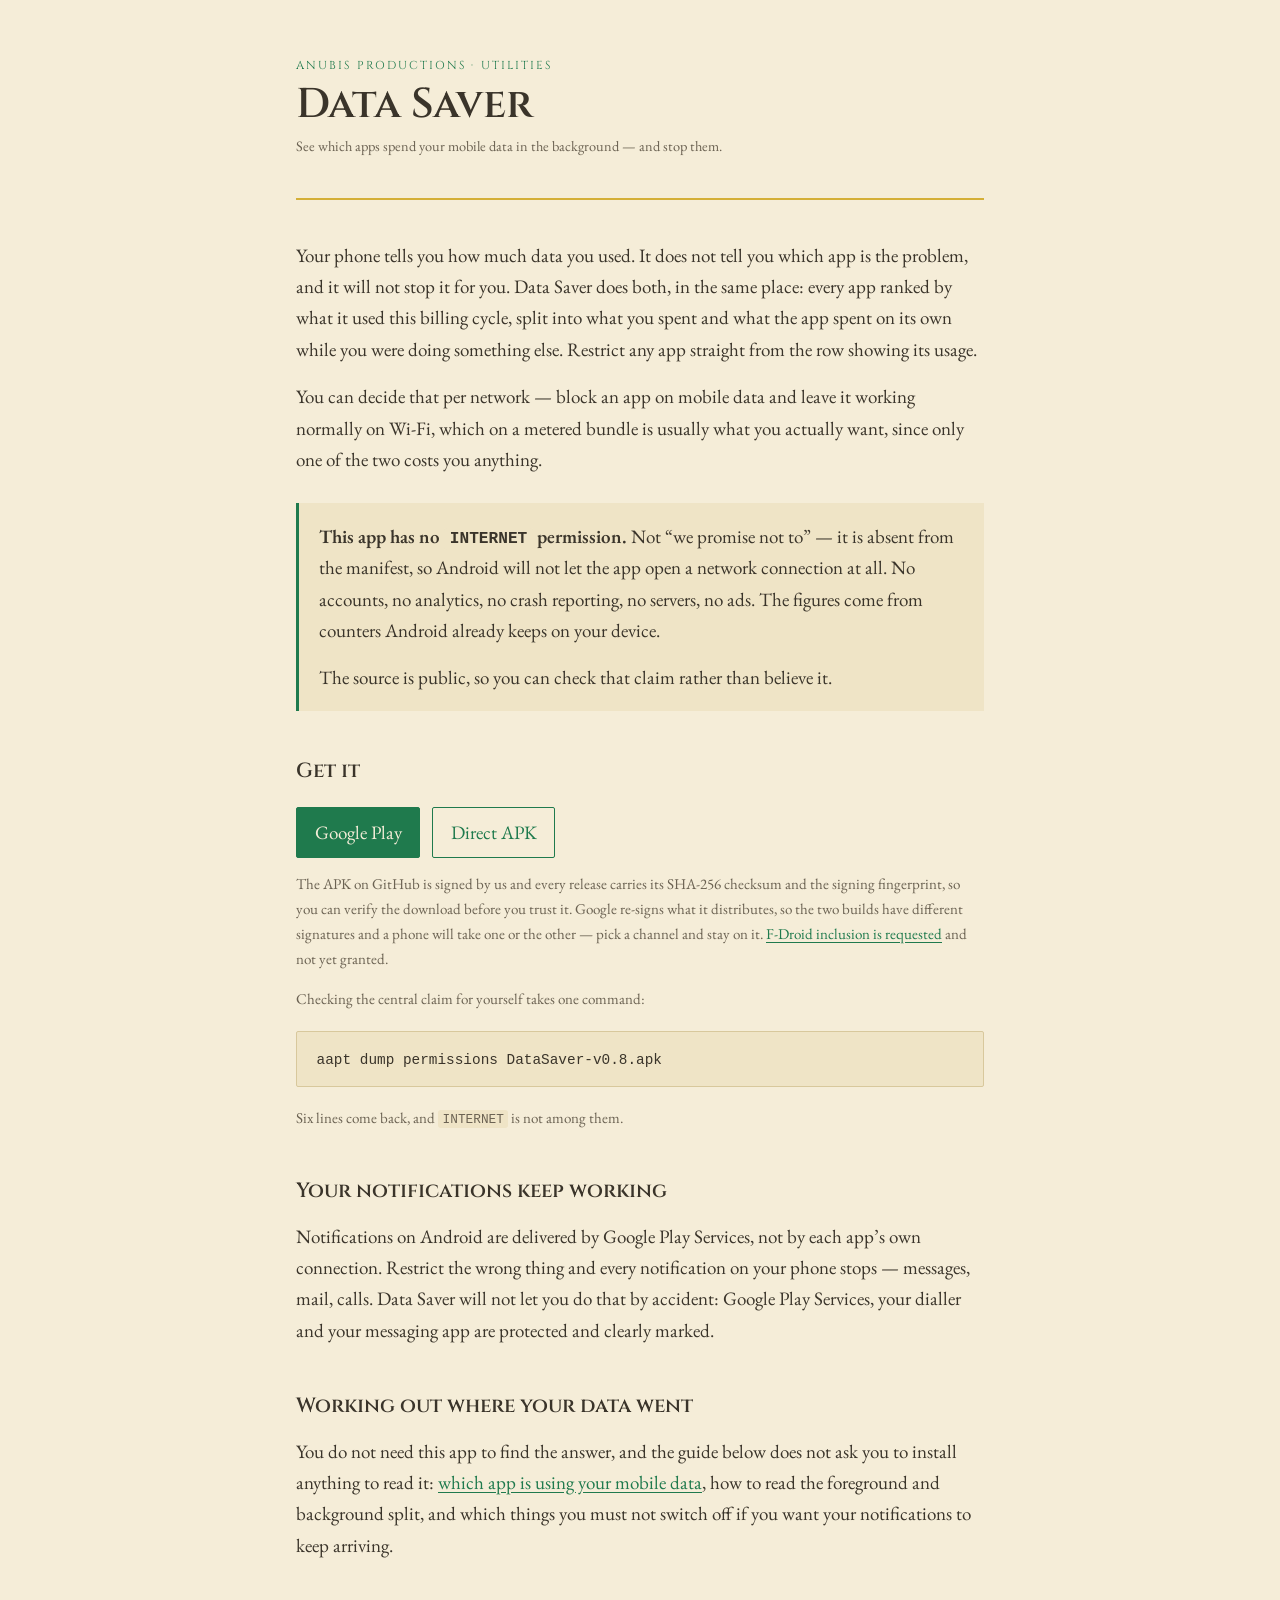
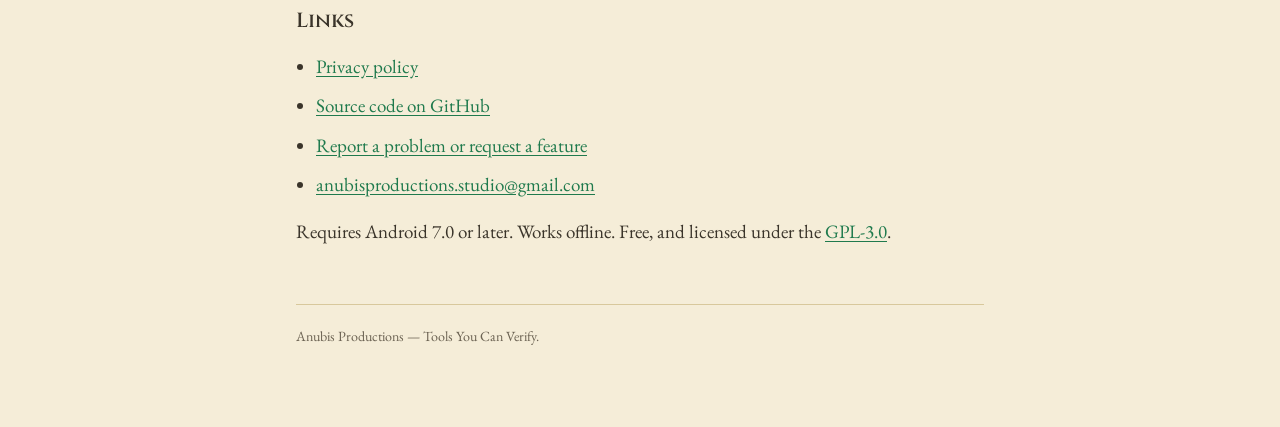
==== docs/index.html @ e1e0d1b5 "Start the one marketing channel with no gatekeeper: search Everything done so far optimises a listin" ====
<!doctype html>
<html lang="en">
<head>
<meta charset="utf-8">
<meta name="viewport" content="width=device-width, initial-scale=1">
<title>Data Saver for Android</title>
<meta name="description" content="See which apps spend your mobile data in the background, and stop them. No ads, no accounts, and no INTERNET permission.">
<link rel="canonical" href="https://anubisproductions.github.io/data-saver-usage-blocker/">
<link rel="preconnect" href="https://fonts.googleapis.com">
<link rel="preconnect" href="https://fonts.gstatic.com" crossorigin>
<link rel="stylesheet" href="https://fonts.googleapis.com/css2?family=Cinzel:wght@500;600&family=EB+Garamond:ital,wght@0,400;0,600;1,400&display=swap">
<link rel="stylesheet" href="assets/style.css">
</head>
<body>
<div class="wrap">

<header class="masthead">
  <div class="eyebrow">Anubis Productions &middot; Utilities</div>
  <h1>Data Saver</h1>
  <p class="dateline">See which apps spend your mobile data in the background &mdash; and
  stop them.</p>
</header>

<p>Your phone tells you how much data you used. It does not tell you which app is the
problem, and it will not stop it for you. Data Saver does both, in the same place: every app
ranked by what it used this billing cycle, split into what you spent and what the app spent
on its own while you were doing something else. Restrict any app straight from the row
showing its usage.</p>

<p>You can decide that per network &mdash; block an app on mobile data and leave it working
normally on Wi-Fi, which on a metered bundle is usually what you actually want, since only
one of the two costs you anything.</p>

<div class="claim">
  <p><strong>This app has no <code>INTERNET</code> permission.</strong> Not &ldquo;we promise
  not to&rdquo; &mdash; it is absent from the manifest, so Android will not let the app open
  a network connection at all. No accounts, no analytics, no crash reporting, no servers, no
  ads. The figures come from counters Android already keeps on your device.</p>
  <p>The source is public, so you can check that claim rather than believe it.</p>
</div>

<h2>Get it</h2>

<p class="get">
  <a class="primary" href="https://play.google.com/store/apps/details?id=com.anubisproductions.datagate">Google&nbsp;Play</a>
  <a href="https://github.com/anubisproductions/data-saver-usage-blocker/releases">Direct APK</a>
</p>

<p class="fineprint">The APK on GitHub is signed by us and every release carries its SHA-256
checksum and the signing fingerprint, so you can verify the download before you trust it.
Google re-signs what it distributes, so the two builds have different signatures and a phone
will take one or the other &mdash; pick a channel and stay on it. <a
href="https://gitlab.com/fdroid/rfp/-/issues/4520">F-Droid inclusion is requested</a> and not
yet granted.</p>

<p class="fineprint">Checking the central claim for yourself takes one command:</p>

<pre><code>aapt dump permissions DataSaver-v0.8.apk</code></pre>

<p class="fineprint">Six lines come back, and <code>INTERNET</code> is not among them.</p>

<h2>Your notifications keep working</h2>

<p>Notifications on Android are delivered by Google Play Services, not by each app&rsquo;s
own connection. Restrict the wrong thing and every notification on your phone stops &mdash;
messages, mail, calls. Data Saver will not let you do that by accident: Google Play Services,
your dialler and your messaging app are protected and clearly marked.</p>

<h2>Working out where your data went</h2>

<p>You do not need this app to find the answer, and the guide below does not ask you to
install anything to read it: <a href="which-app-is-using-my-data/">which app is using your
mobile data</a>, how to read the foreground and background split, and which things you must
not switch off if you want your notifications to keep arriving.</p>

<h2>Links</h2>

<ul>
  <li><a href="privacy/">Privacy policy</a></li>
  <li><a href="https://github.com/anubisproductions/data-saver-usage-blocker">Source code on GitHub</a></li>
  <li><a href="https://github.com/anubisproductions/data-saver-usage-blocker/issues">Report a problem or
      request a feature</a></li>
  <li><a href="mailto:anubisproductions.studio@gmail.com">anubisproductions.studio@gmail.com</a></li>
</ul>

<p>Requires Android 7.0 or later. Works offline. Free, and licensed under the
<a href="https://github.com/anubisproductions/data-saver-usage-blocker/blob/main/LICENSE">GPL-3.0</a>.</p>

<footer>
  Anubis Productions &mdash; Tools You Can Verify.
</footer>

</div>
</body>
</html>
---- docs/assets/style.css ----
/* Anubis Productions - Utilities line.
   Sandstone ground, tomb-stone text, malachite accent. No pure black or white. */

:root {
  --ground:      #F5EDD8;   /* Linen */
  --panel:       #EFE4C6;
  --ink:         #3A342A;   /* Tomb Stone */
  --ink-soft:    #6B6252;
  --accent:      #1F7A4D;   /* Malachite */
  --rule:        #D4AF37;   /* Pharaoh Gold */
  --hair:        #D8C89C;
}

@media (prefers-color-scheme: dark) {
  :root:not([data-theme="light"]) {
    --ground:   #23201A;
    --panel:    #2C281F;
    --ink:      #EDE3CA;
    --ink-soft: #A99E85;
    --accent:   #46B07C;
    --rule:     #D4AF37;
    --hair:     #443E31;
  }
}

:root[data-theme="dark"] {
  --ground:   #23201A;
  --panel:    #2C281F;
  --ink:      #EDE3CA;
  --ink-soft: #A99E85;
  --accent:   #46B07C;
  --rule:     #D4AF37;
  --hair:     #443E31;
}

* { box-sizing: border-box; }

body {
  margin: 0;
  background: var(--ground);
  color: var(--ink);
  font-family: "EB Garamond", Georgia, "Times New Roman", serif;
  font-size: 19px;
  line-height: 1.65;
  -webkit-text-size-adjust: 100%;
}

.wrap {
  max-width: 46rem;           /* ~65 characters of running text */
  margin: 0 auto;
  padding: 3.5rem 1.5rem 5rem;
}

header.masthead {
  display: flex;
  flex-direction: column;
  gap: 0.35rem;
  padding-bottom: 1.5rem;
  margin-bottom: 2.5rem;
  border-bottom: 2px solid var(--rule);
}

.eyebrow {
  font-family: "Cinzel", Georgia, serif;
  font-size: 0.72rem;
  letter-spacing: 0.18em;
  text-transform: uppercase;
  color: var(--accent);
}

h1 {
  font-family: "Cinzel", Georgia, serif;
  font-weight: 600;
  font-size: clamp(1.9rem, 5vw, 2.6rem);
  line-height: 1.15;
  margin: 0;
  text-wrap: balance;
}

h2 {
  font-family: "Cinzel", Georgia, serif;
  font-weight: 600;
  font-size: 1.28rem;
  margin: 2.75rem 0 0.75rem;
  text-wrap: balance;
}

h3 {
  font-family: "Cinzel", Georgia, serif;
  font-weight: 600;
  font-size: 1.02rem;
  margin: 1.75rem 0 0.5rem;
}

p { margin: 0 0 1rem; }

.dateline {
  font-size: 0.9rem;
  color: var(--ink-soft);
}

a { color: var(--accent); text-underline-offset: 0.18em; }
a:focus-visible { outline: 2px solid var(--rule); outline-offset: 3px; border-radius: 2px; }

ul { margin: 0 0 1rem; padding-left: 1.25rem; }
li { margin-bottom: 0.5rem; }

strong { font-weight: 600; }

code {
  font-family: ui-monospace, "SF Mono", Menlo, Consolas, monospace;
  font-size: 0.85em;
  background: var(--panel);
  padding: 0.12em 0.36em;
  border-radius: 3px;
}

.claim {
  background: var(--panel);
  border-left: 3px solid var(--accent);
  padding: 1.1rem 1.25rem;
  margin: 1.75rem 0;
}
.claim p:last-child { margin-bottom: 0; }

table {
  width: 100%;
  border-collapse: collapse;
  margin: 1.25rem 0 1.5rem;
  font-size: 0.92rem;
}
.scroll { overflow-x: auto; }
th, td {
  text-align: left;
  vertical-align: top;
  padding: 0.6rem 0.7rem;
  border-bottom: 1px solid var(--hair);
}
th {
  font-family: "Cinzel", Georgia, serif;
  font-size: 0.75rem;
  letter-spacing: 0.08em;
  text-transform: uppercase;
  color: var(--ink-soft);
  white-space: nowrap;
}

footer {
  margin-top: 3.5rem;
  padding-top: 1.25rem;
  border-top: 1px solid var(--hair);
  font-size: 0.88rem;
  color: var(--ink-soft);
}

/* Download row. The primary action is the store; the direct APK sits beside it rather than
   below, because for this audience the verifiable download is not a lesser option. */
.get {
  display: flex;
  flex-wrap: wrap;
  gap: 0.75rem;
  margin: 1.1rem 0 0.9rem;
}
.get a {
  display: inline-block;
  padding: 0.55rem 1.1rem;
  border: 1px solid var(--accent);
  border-radius: 2px;
  text-decoration: none;
  color: var(--accent);
}
.get a.primary {
  background: var(--accent);
  color: var(--ground);
}
.get a:hover { border-color: var(--rule); }
.get a.primary:hover { background: var(--rule); color: var(--ink); }

.fineprint { color: var(--ink-soft); font-size: 0.94rem; }

pre {
  background: var(--panel);
  border: 1px solid var(--hair);
  border-radius: 2px;
  padding: 0.7rem 0.9rem;
  overflow-x: auto;
}
pre code { font-size: 0.9rem; }
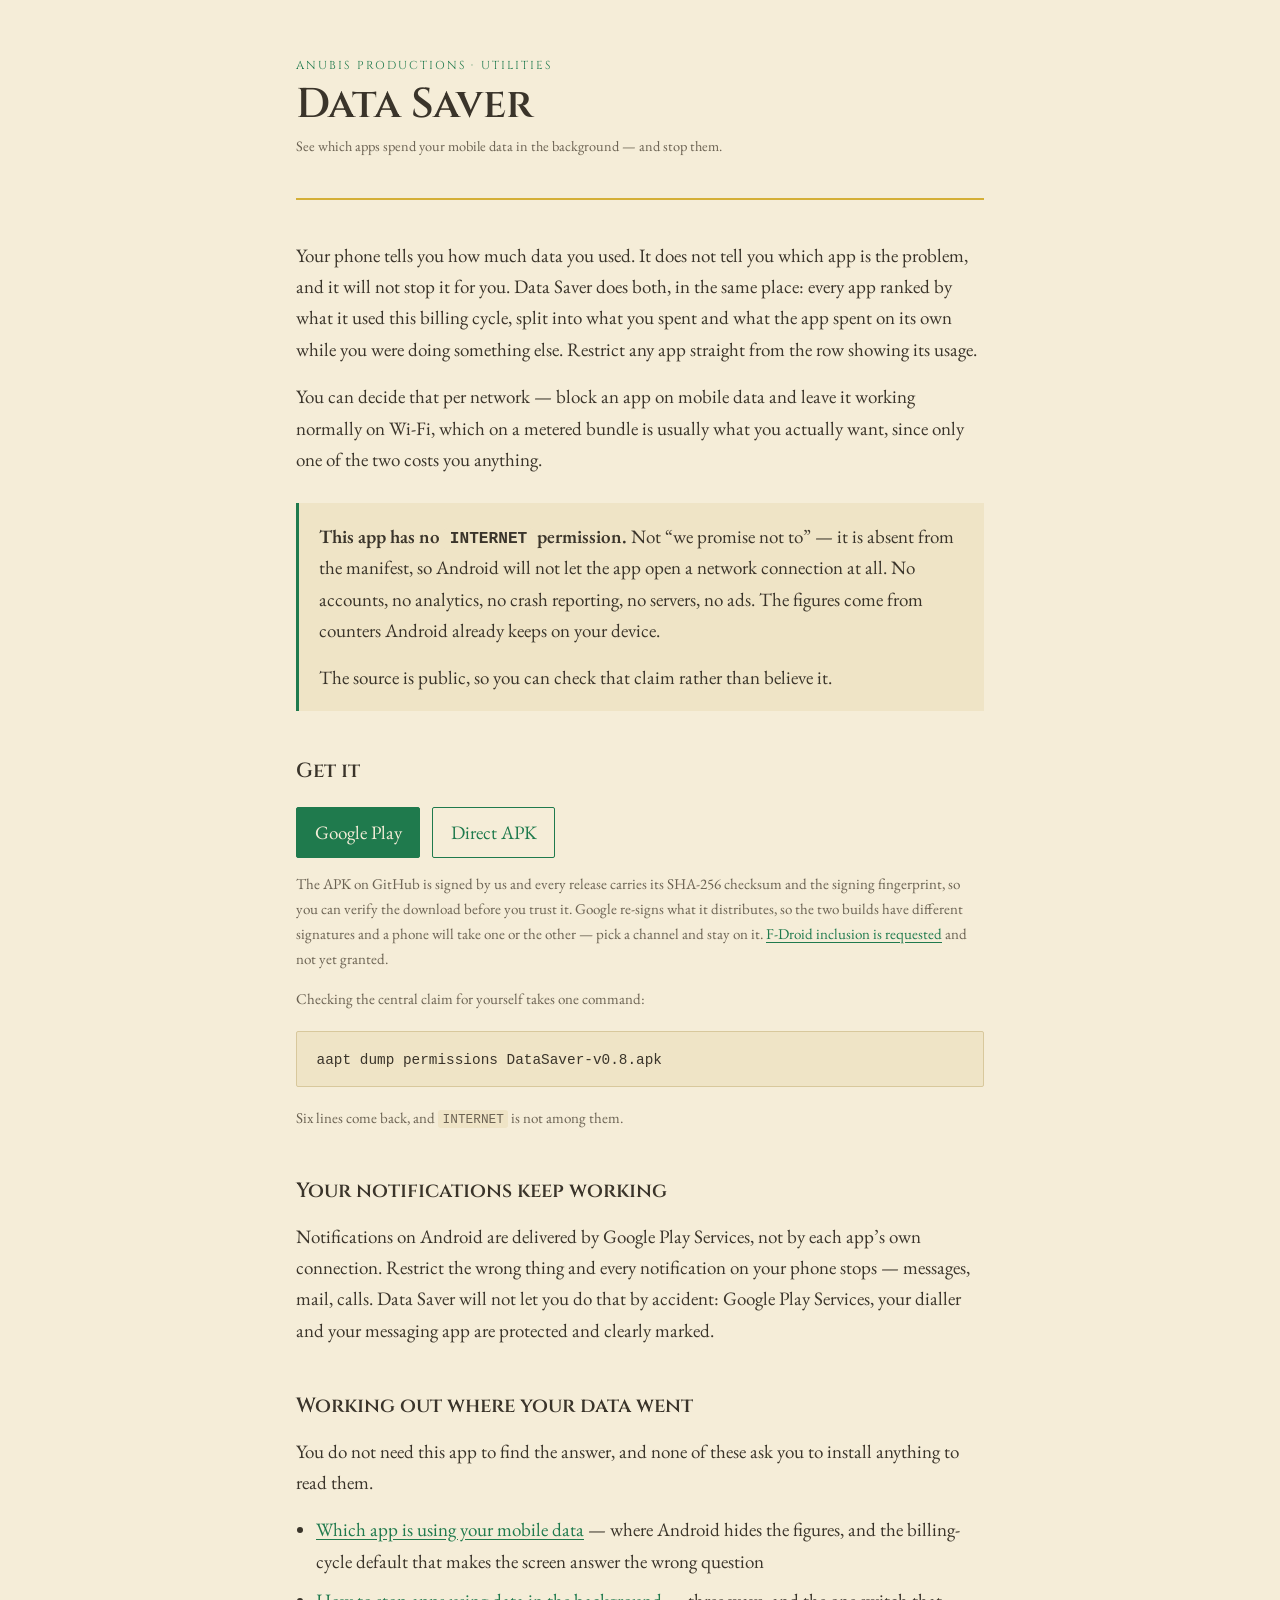
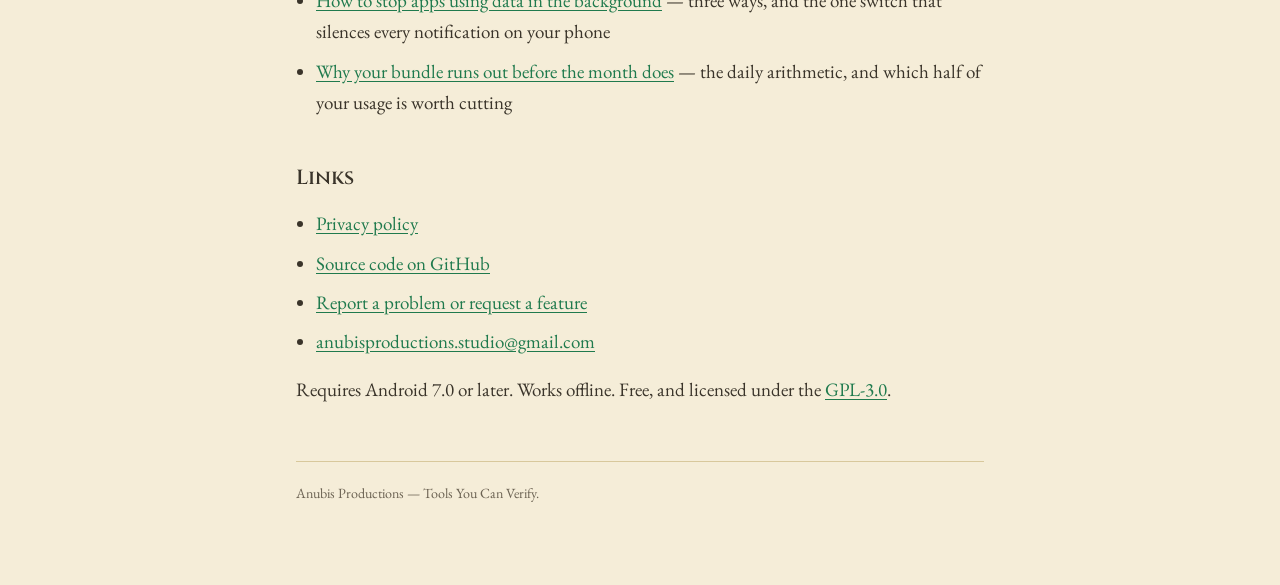
==== commit 668e6766: "Two more search pages: the fix query and the prepaid bundle one Three pages now cover the sequence s" ====
--- a/docs/index.html
+++ b/docs/index.html
@@ -68,10 +68,19 @@
 
 <h2>Working out where your data went</h2>
 
-<p>You do not need this app to find the answer, and the guide below does not ask you to
-install anything to read it: <a href="which-app-is-using-my-data/">which app is using your
-mobile data</a>, how to read the foreground and background split, and which things you must
-not switch off if you want your notifications to keep arriving.</p>
+<p>You do not need this app to find the answer, and none of these ask you to install
+anything to read them.</p>
+
+<ul>
+  <li><a href="which-app-is-using-my-data/">Which app is using your mobile data</a> &mdash;
+  where Android hides the figures, and the billing-cycle default that makes the screen
+  answer the wrong question</li>
+  <li><a href="stop-apps-using-background-data/">How to stop apps using data in the
+  background</a> &mdash; three ways, and the one switch that silences every notification on
+  your phone</li>
+  <li><a href="data-runs-out-too-fast/">Why your bundle runs out before the month
+  does</a> &mdash; the daily arithmetic, and which half of your usage is worth cutting</li>
+</ul>
 
 <h2>Links</h2>
 
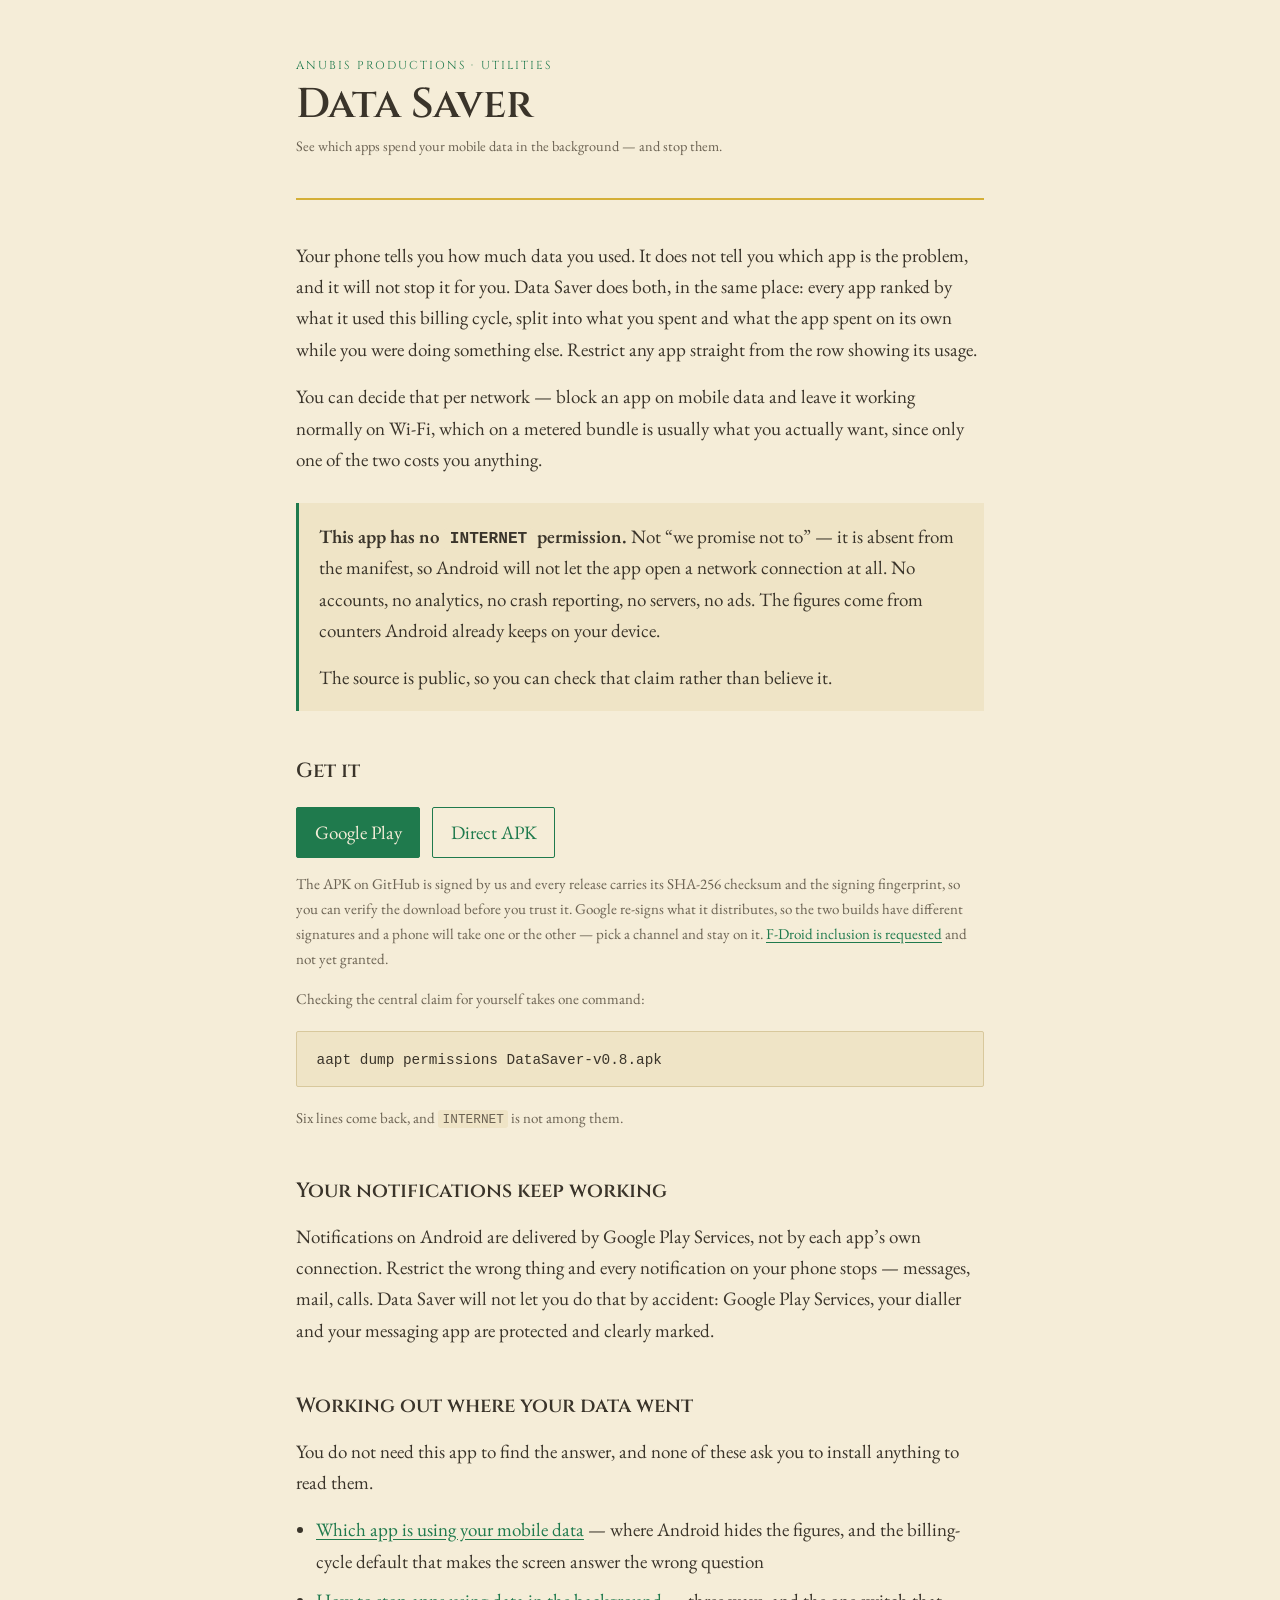
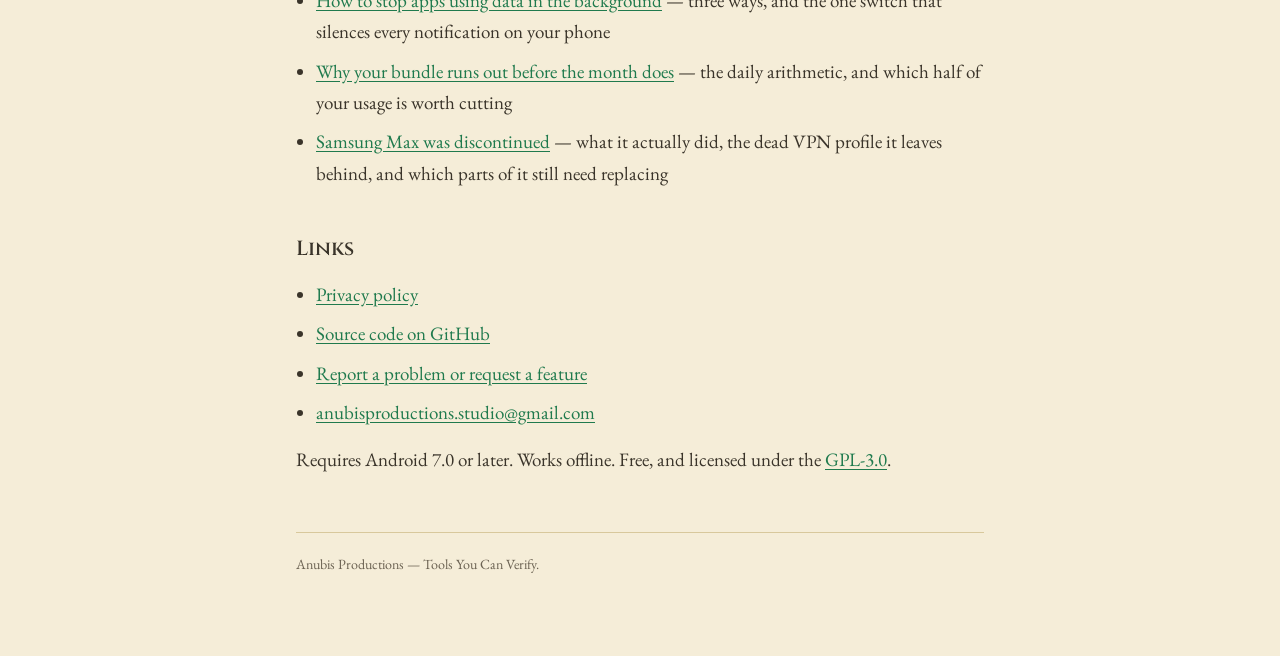
==== commit e501fbec: "A fourth search page, for the users who just lost the tool they had Samsung Max was shut down on 15 " ====
--- a/docs/index.html
+++ b/docs/index.html
@@ -80,6 +80,9 @@
   your phone</li>
   <li><a href="data-runs-out-too-fast/">Why your bundle runs out before the month
   does</a> &mdash; the daily arithmetic, and which half of your usage is worth cutting</li>
+  <li><a href="samsung-max-discontinued/">Samsung Max was discontinued</a> &mdash;
+  what it actually did, the dead VPN profile it leaves behind, and which parts of it
+  still need replacing</li>
 </ul>
 
 <h2>Links</h2>
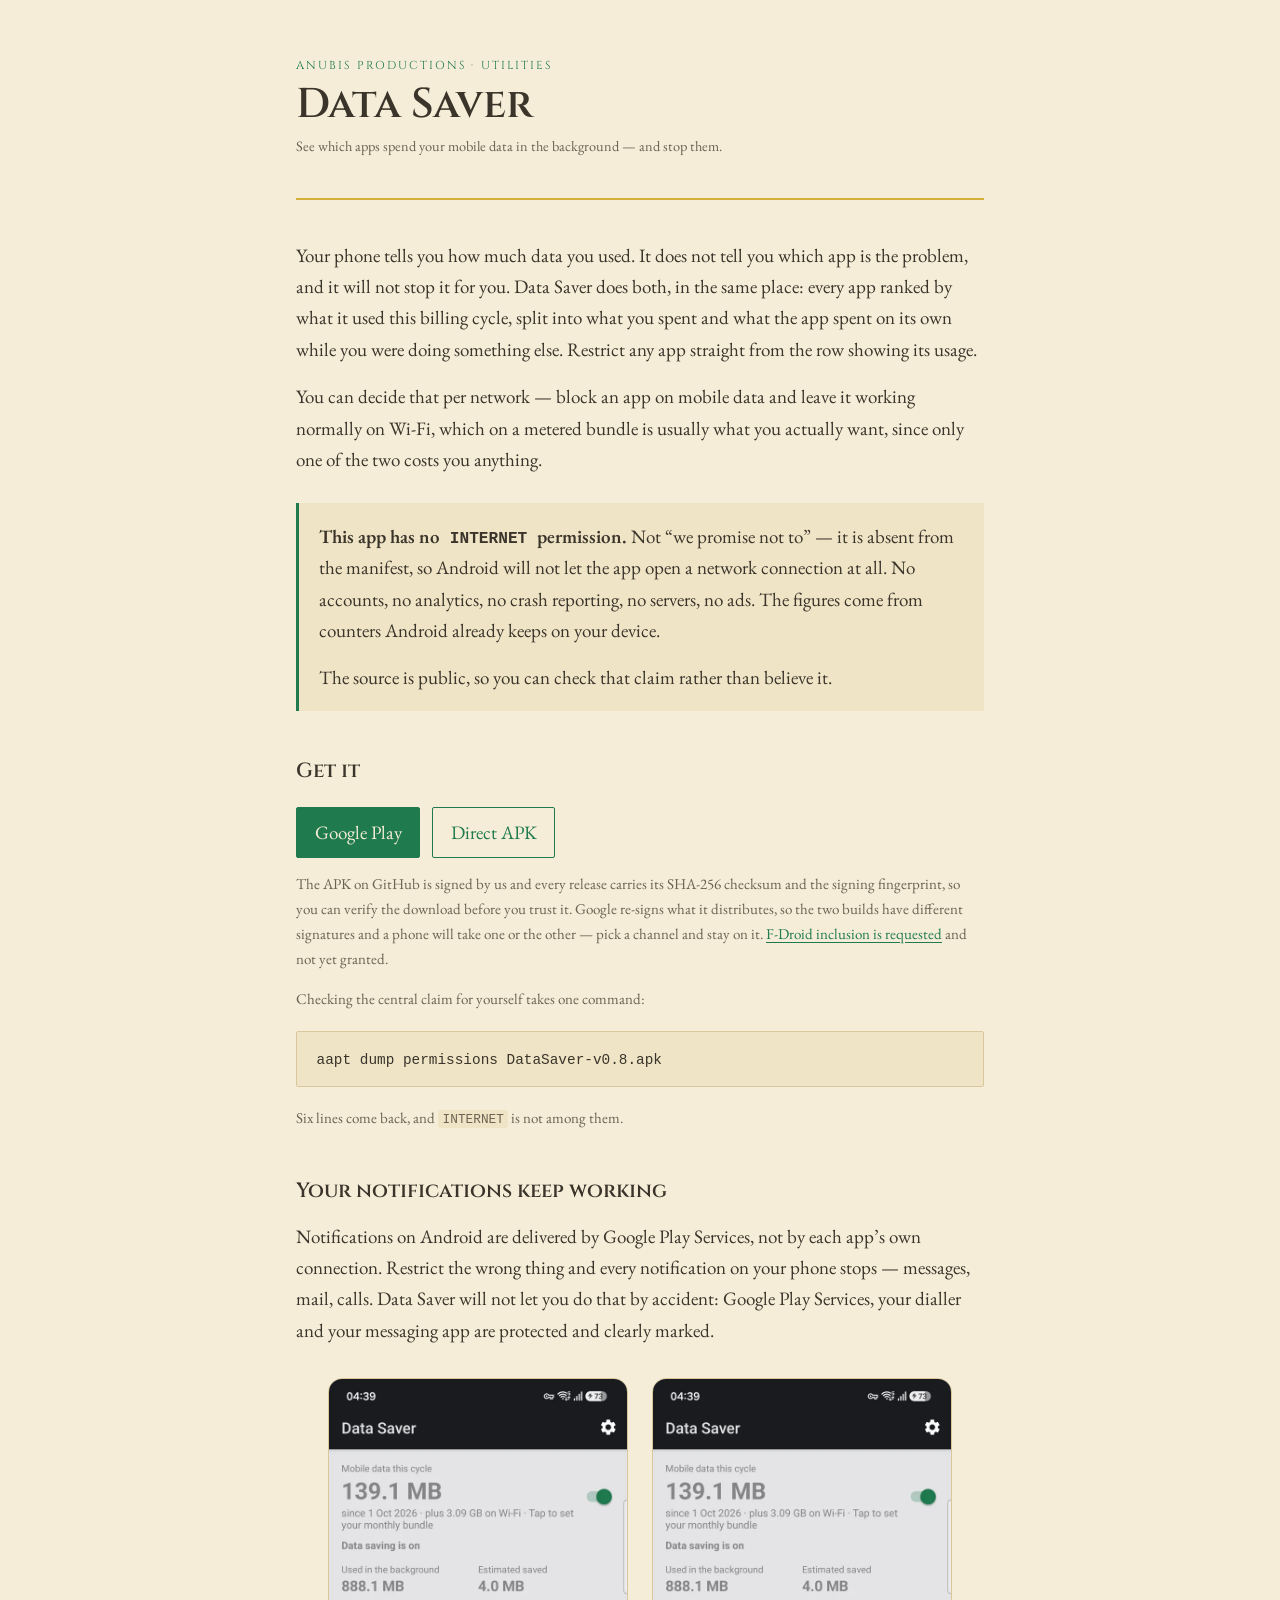
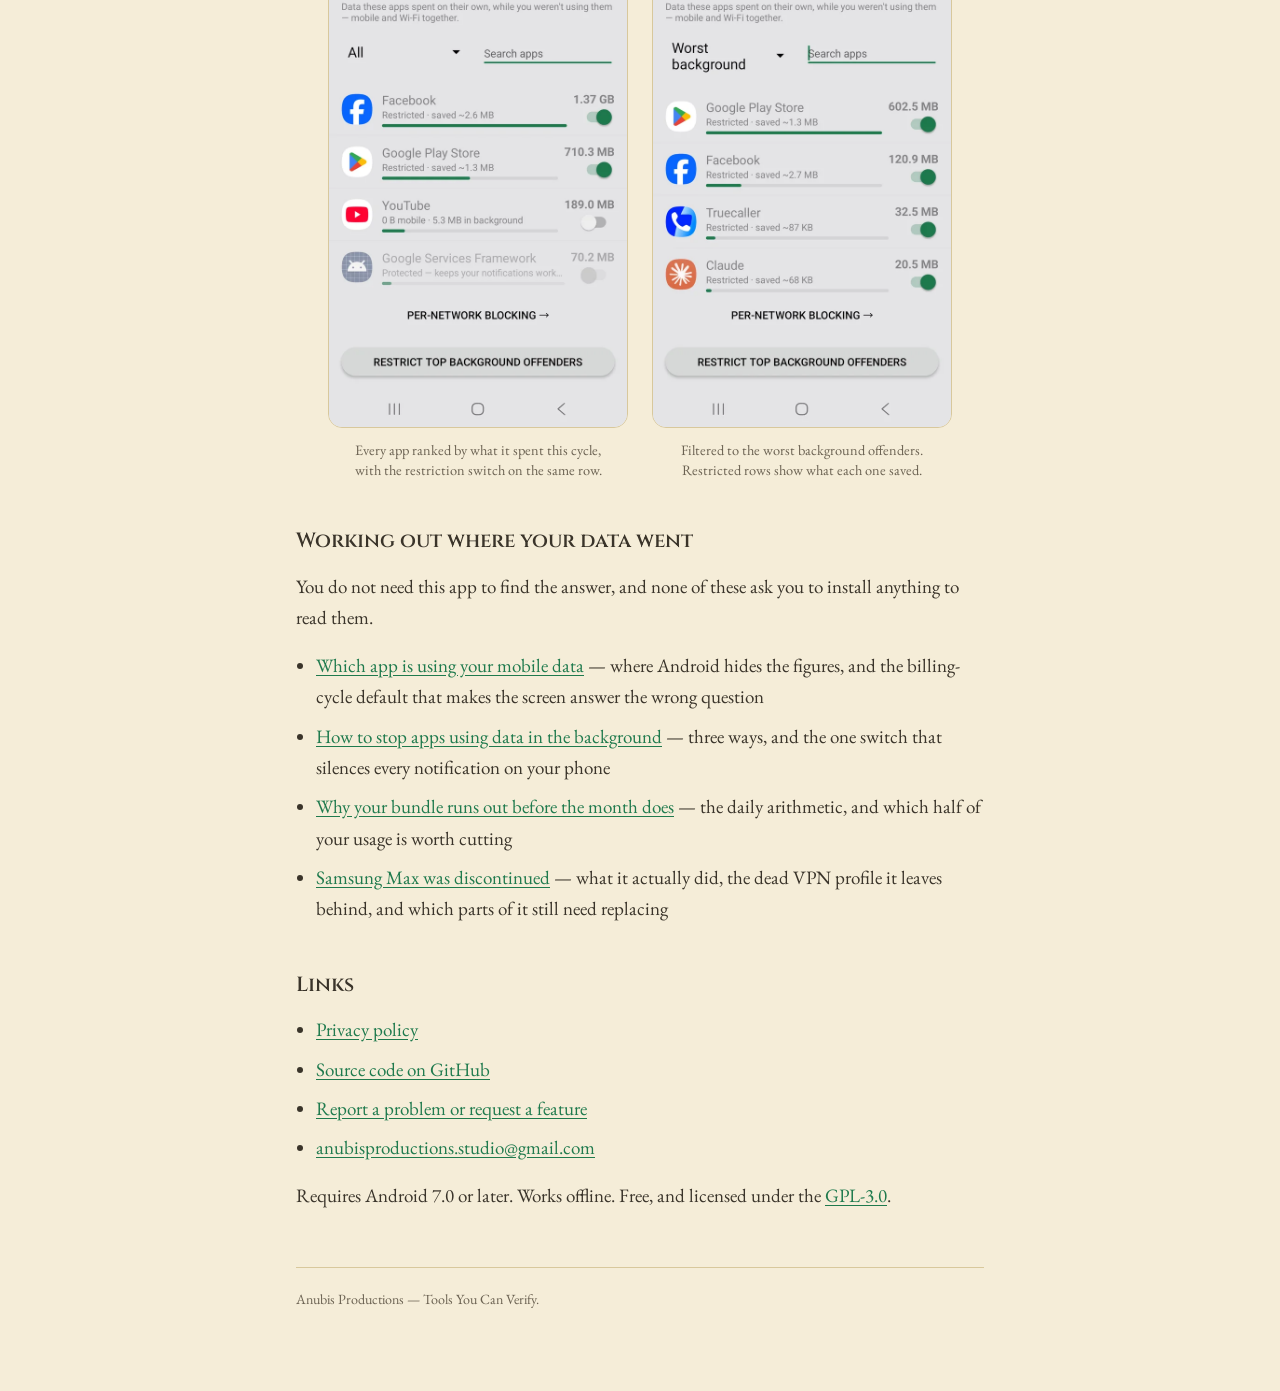
==== commit 62aebb5f: "Put the app on its own website Four pages arguing that you cannot see where your data goes, and not " ====
--- a/docs/index.html
+++ b/docs/index.html
@@ -66,6 +66,20 @@
 messages, mail, calls. Data Saver will not let you do that by accident: Google Play Services,
 your dialler and your messaging app are protected and clearly marked.</p>
 
+<div class="shot-pair">
+<figure class="shot">
+  <img src="assets/shots/dashboard.webp" width="640" height="1386" loading="lazy" decoding="async"
+       alt="Data Saver app listing installed apps ranked by mobile data used, each row showing foreground and background usage with a restriction switch">
+  <figcaption>Every app ranked by what it spent this cycle, with the restriction switch on the same row.</figcaption>
+</figure>
+<figure class="shot">
+  <img src="assets/shots/worst-background.webp" width="640" height="1386" loading="lazy" decoding="async"
+       alt="The same list filtered to worst background offenders, several apps marked Restricted with the data each one saved">
+  <figcaption>Filtered to the worst background offenders. Restricted rows show what each one saved.</figcaption>
+</figure>
+
+</div>
+
 <h2>Working out where your data went</h2>
 
 <p>You do not need this app to find the answer, and none of these ask you to install
--- a/docs/assets/style.css
+++ b/docs/assets/style.css
@@ -186,3 +186,39 @@
   overflow-x: auto;
 }
 pre code { font-size: 0.9rem; }
+
+/* --- Device screenshots ------------------------------------------------- */
+/* Real captures, resized only. Width is capped so a phone screenshot never
+   dominates a reading column, and the aspect ratio is declared so the text
+   below does not jump while the image loads. */
+figure.shot {
+  margin: 2rem 0;
+  display: flex;
+  flex-direction: column;
+  align-items: center;
+  gap: .75rem;
+}
+figure.shot img {
+  width: 100%;
+  max-width: 300px;
+  height: auto;
+  aspect-ratio: 640 / 1386;
+  border: 1px solid var(--hair);
+  border-radius: 14px;
+  background: var(--panel);
+}
+figure.shot figcaption {
+  font-size: .9rem;
+  color: var(--ink-soft);
+  text-align: center;
+  max-width: 38ch;
+  line-height: 1.45;
+}
+.shot-pair {
+  display: flex;
+  flex-wrap: wrap;
+  gap: 1.5rem;
+  justify-content: center;
+  margin: 2rem 0;
+}
+.shot-pair figure.shot { margin: 0; flex: 1 1 240px; max-width: 300px; }
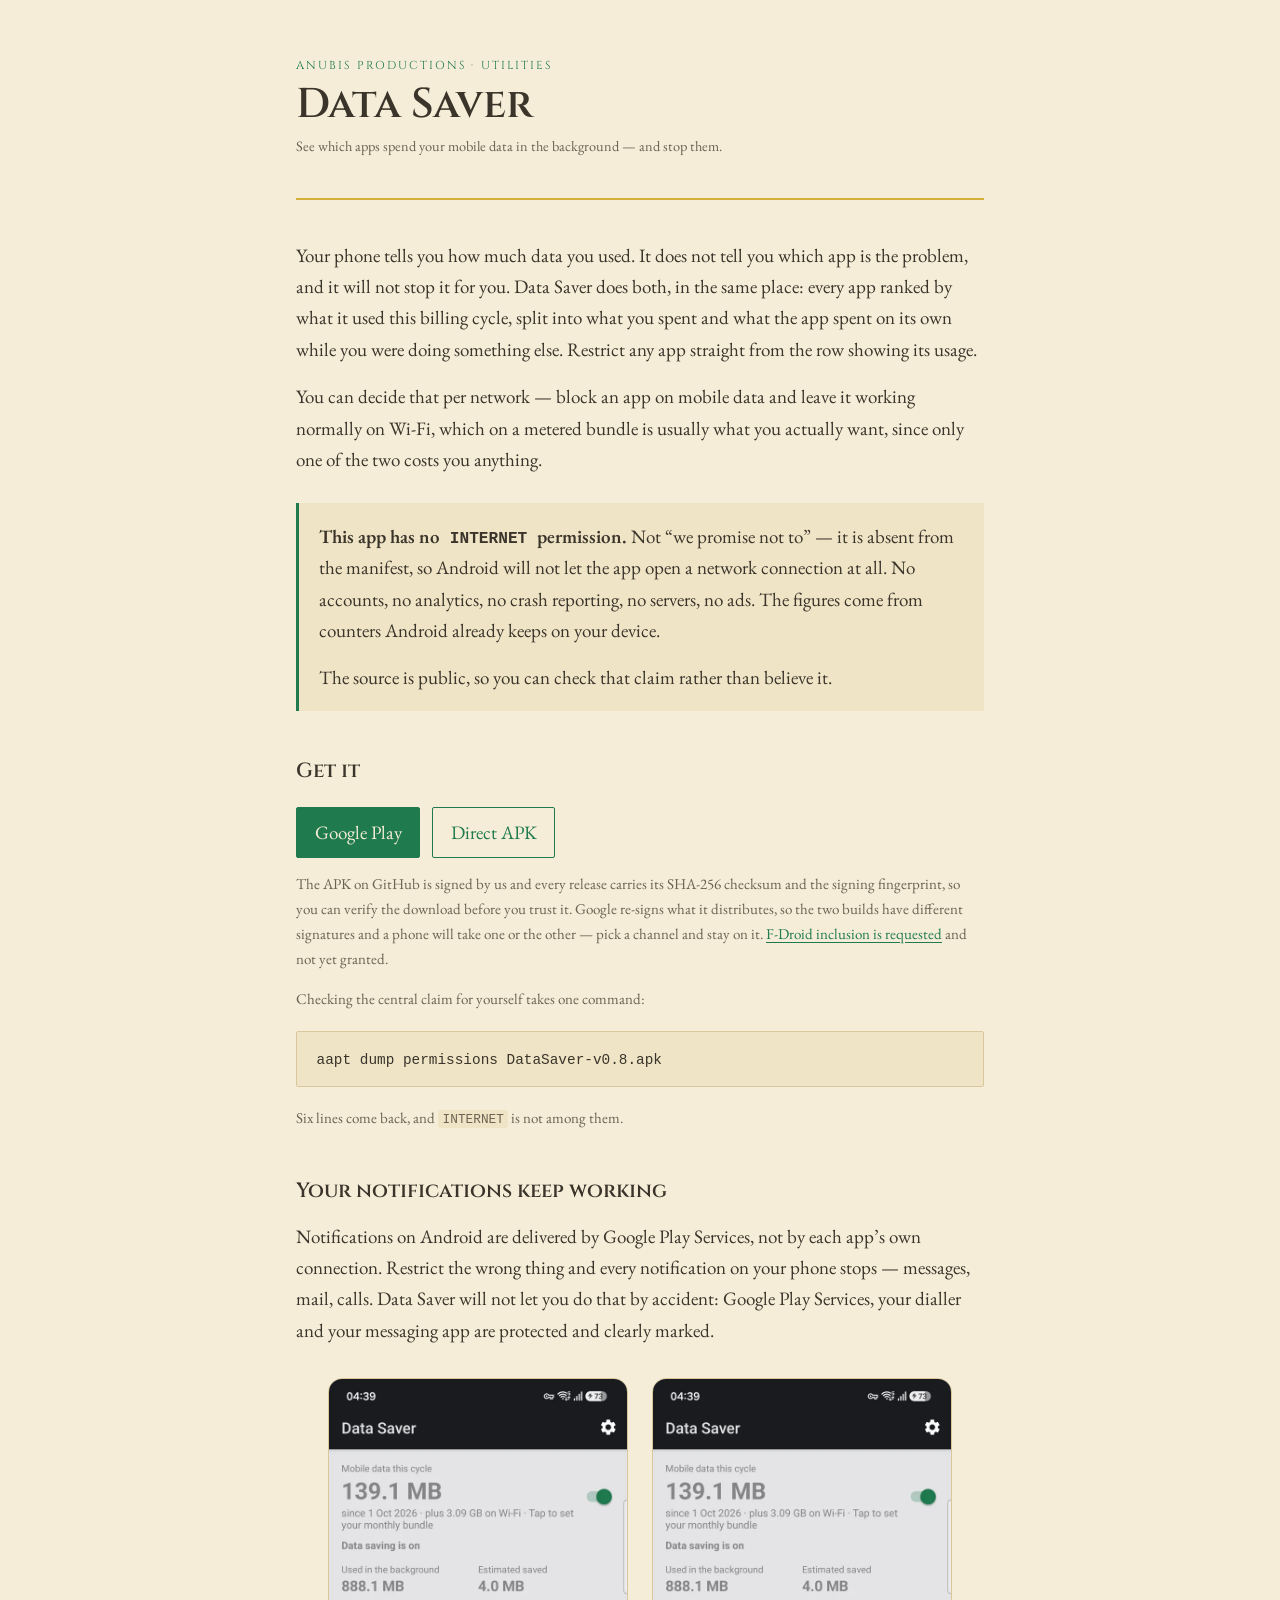
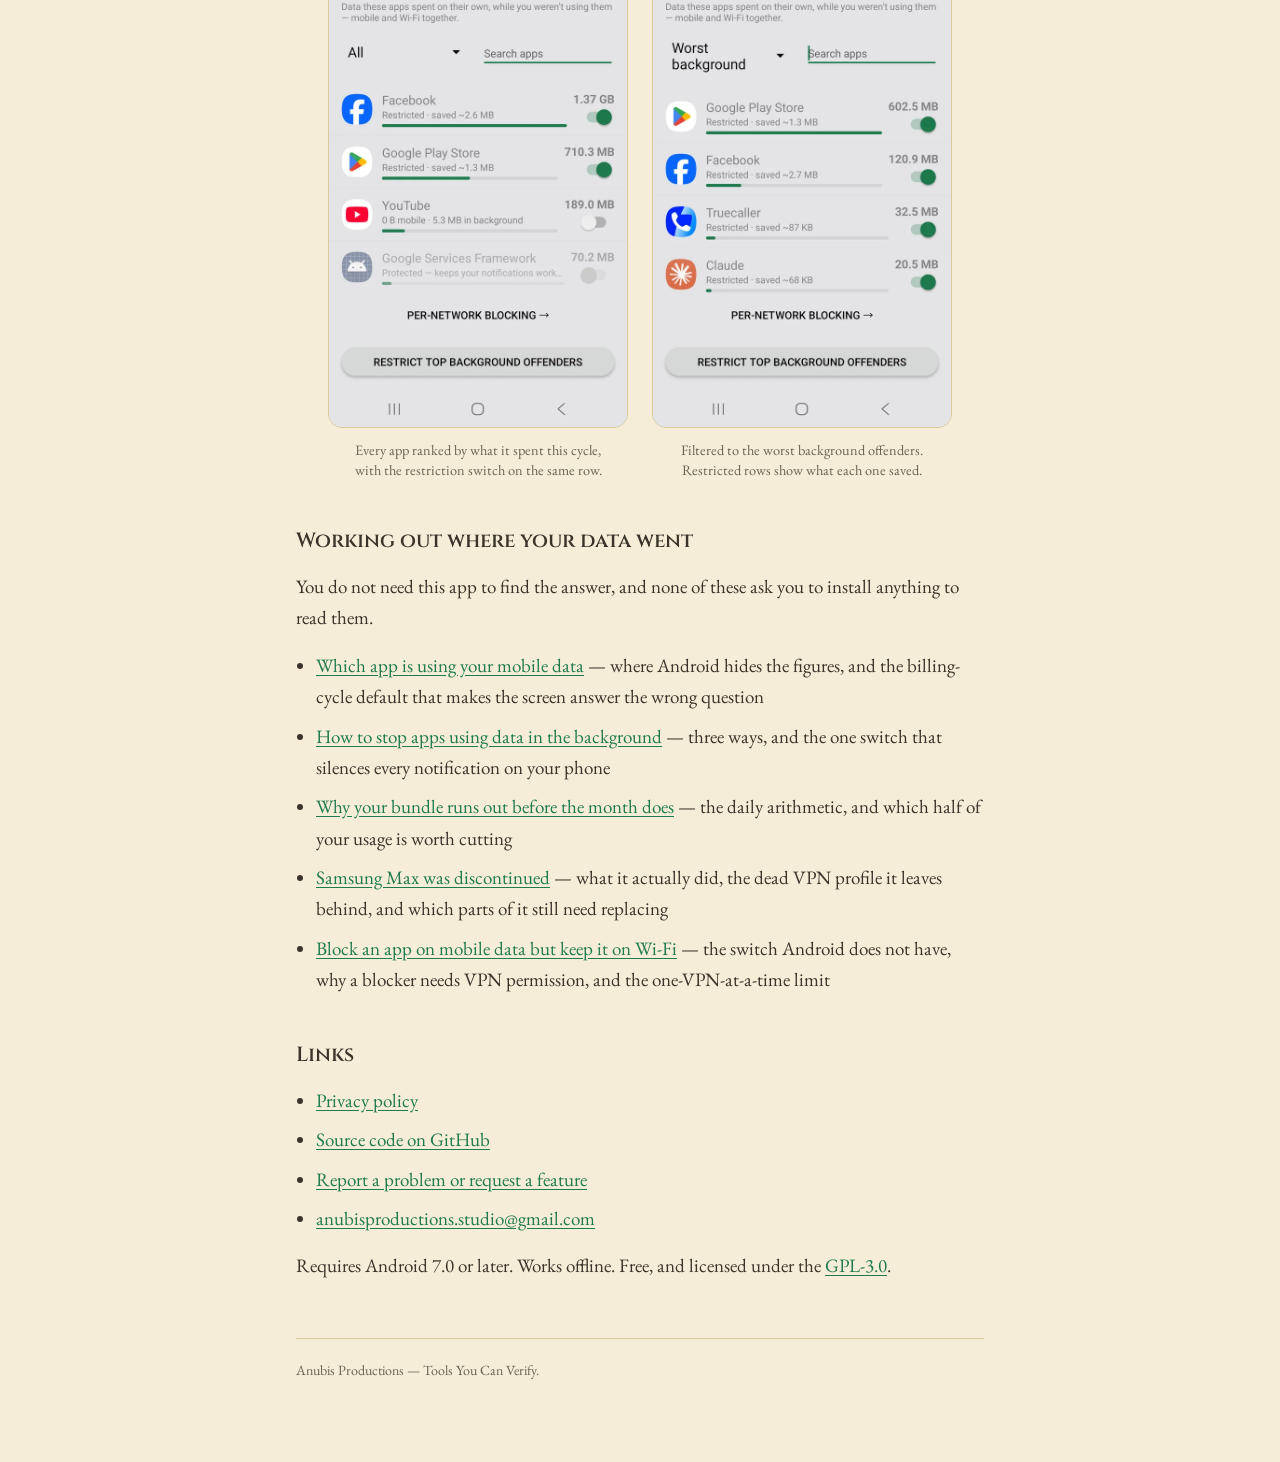
==== commit 8846b986: "A page for the one thing we do that Android cannot The site answers how to find the culprit, how to " ====
--- a/docs/index.html
+++ b/docs/index.html
@@ -97,6 +97,9 @@
   <li><a href="samsung-max-discontinued/">Samsung Max was discontinued</a> &mdash;
   what it actually did, the dead VPN profile it leaves behind, and which parts of it
   still need replacing</li>
+  <li><a href="block-app-mobile-data-not-wifi/">Block an app on mobile data but keep it on Wi-Fi</a>
+  &mdash; the switch Android does not have, why a blocker needs VPN permission, and
+  the one-VPN-at-a-time limit</li>
 </ul>
 
 <h2>Links</h2>
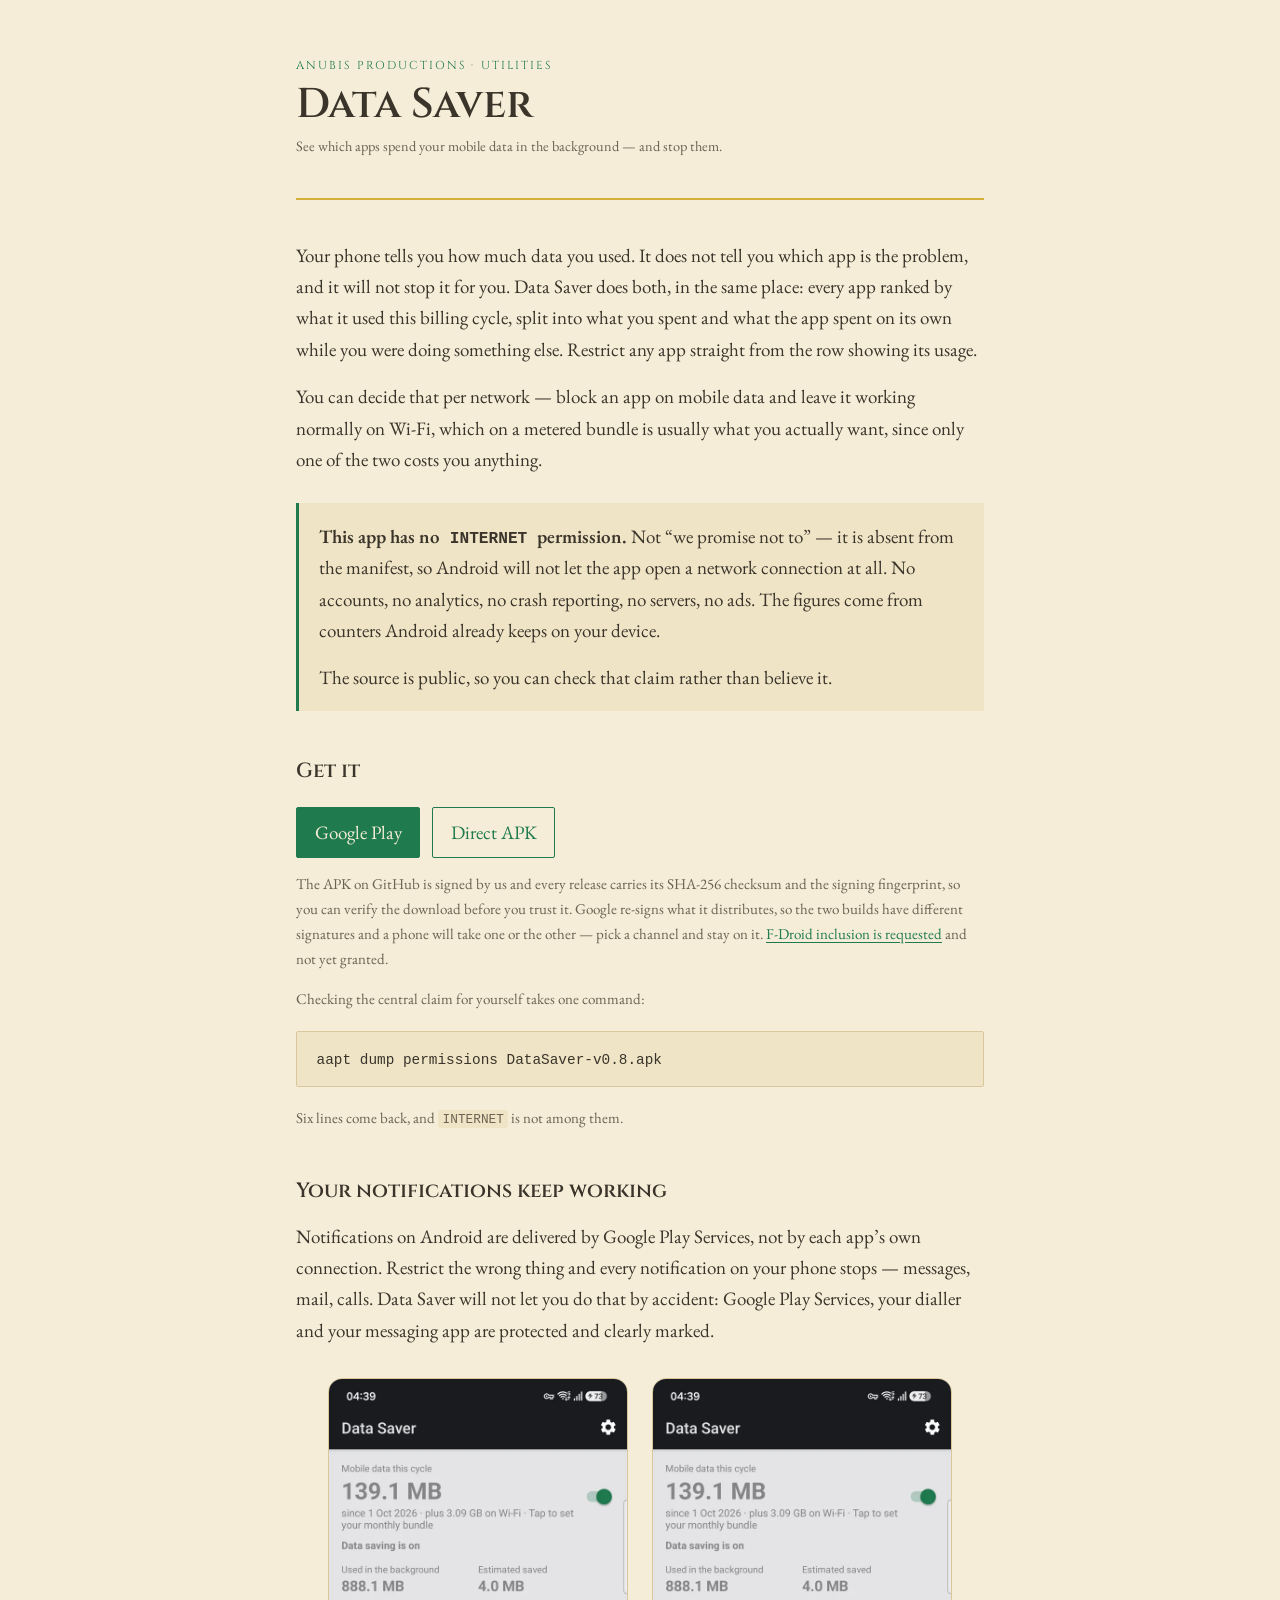
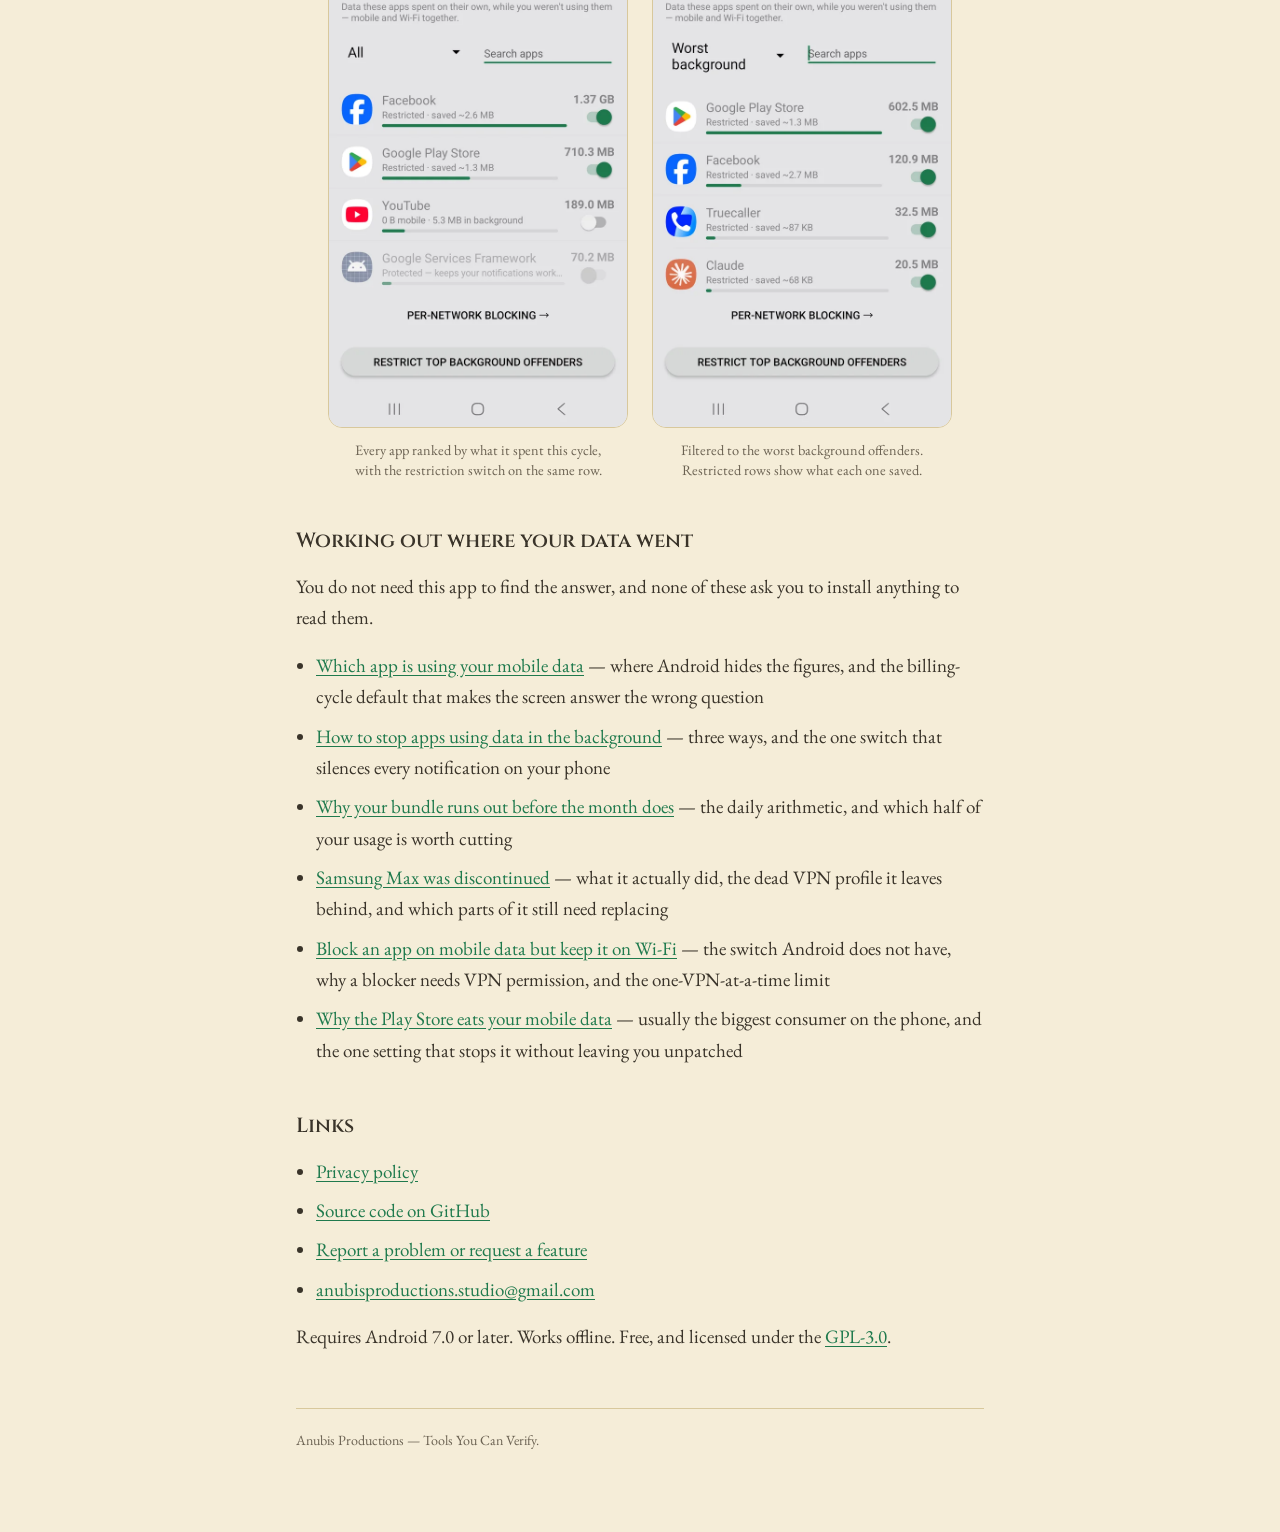
==== commit dd28f69f: "The Play Store page: the biggest offender nobody suspects On the phone this app was built on, Google" ====
--- a/docs/index.html
+++ b/docs/index.html
@@ -100,6 +100,9 @@
   <li><a href="block-app-mobile-data-not-wifi/">Block an app on mobile data but keep it on Wi-Fi</a>
   &mdash; the switch Android does not have, why a blocker needs VPN permission, and
   the one-VPN-at-a-time limit</li>
+  <li><a href="play-store-using-mobile-data/">Why the Play Store eats your mobile data</a>
+  &mdash; usually the biggest consumer on the phone, and the one setting that stops
+  it without leaving you unpatched</li>
 </ul>
 
 <h2>Links</h2>
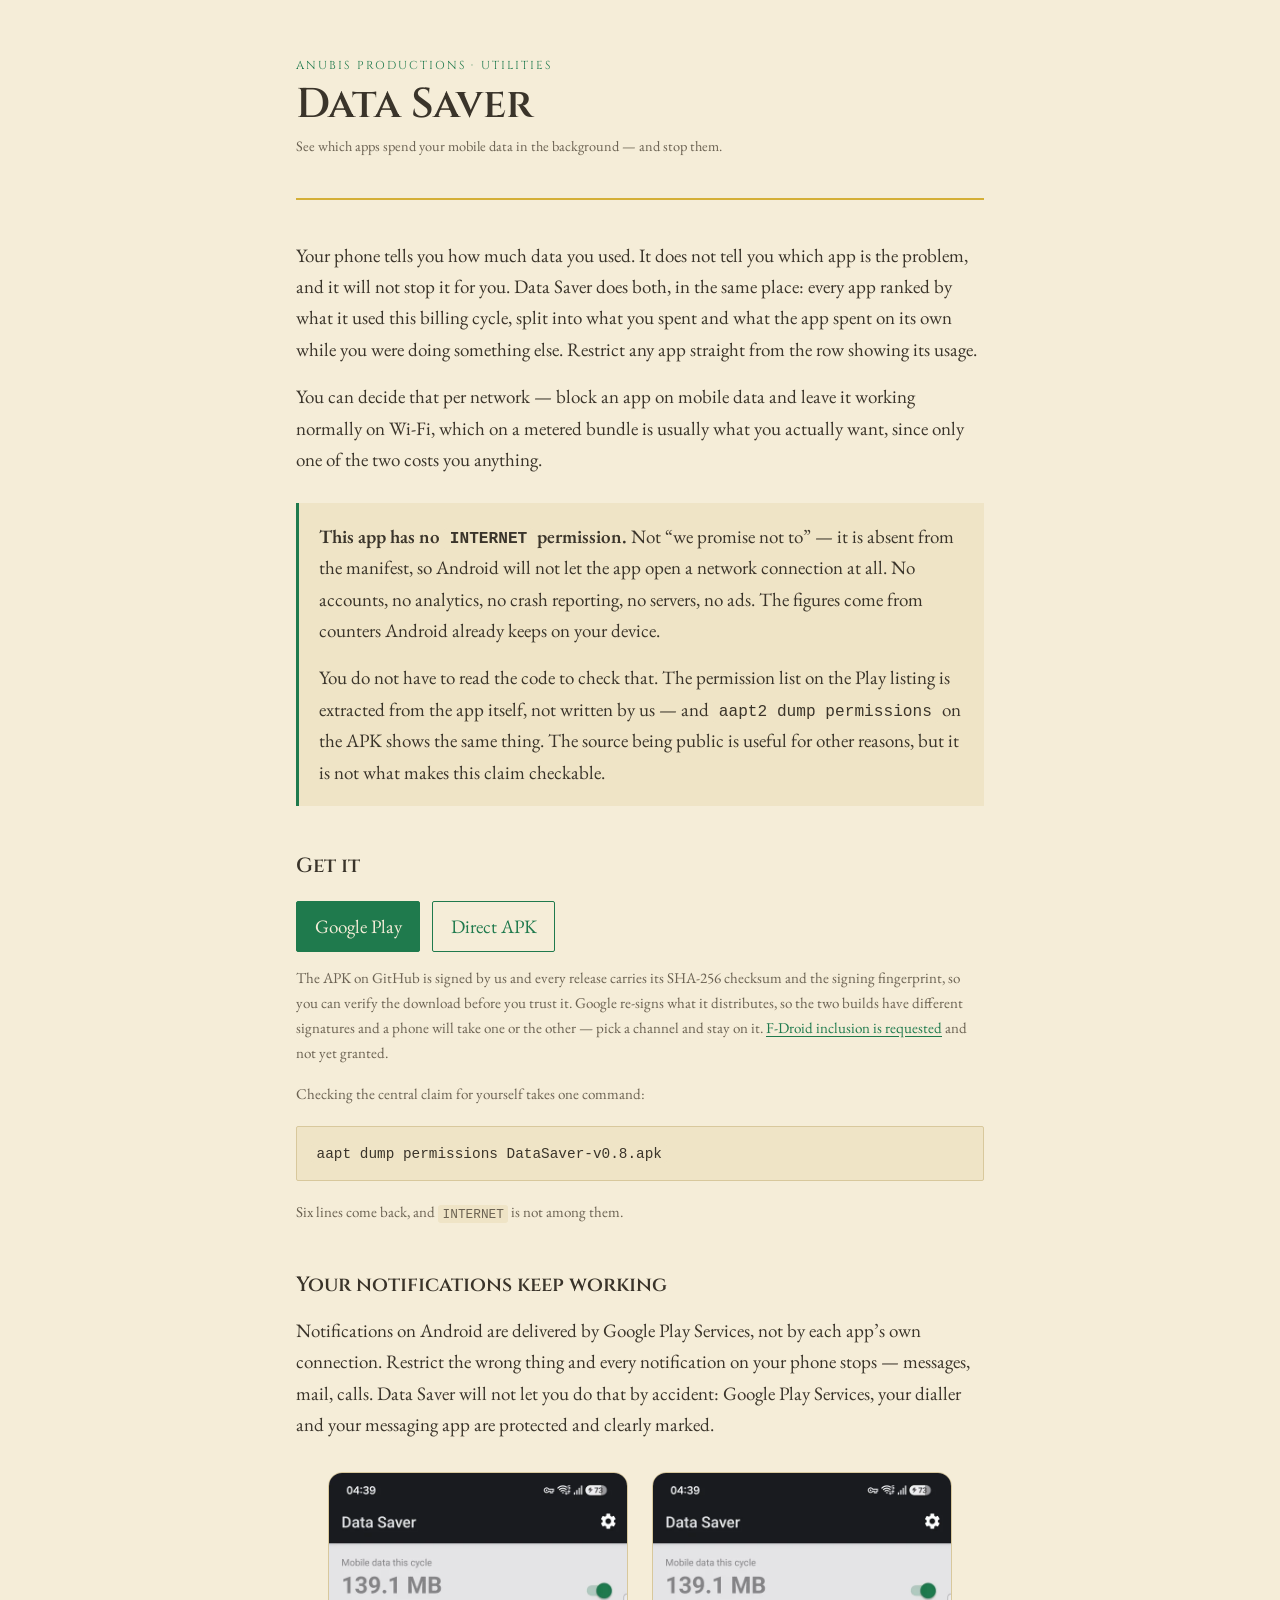
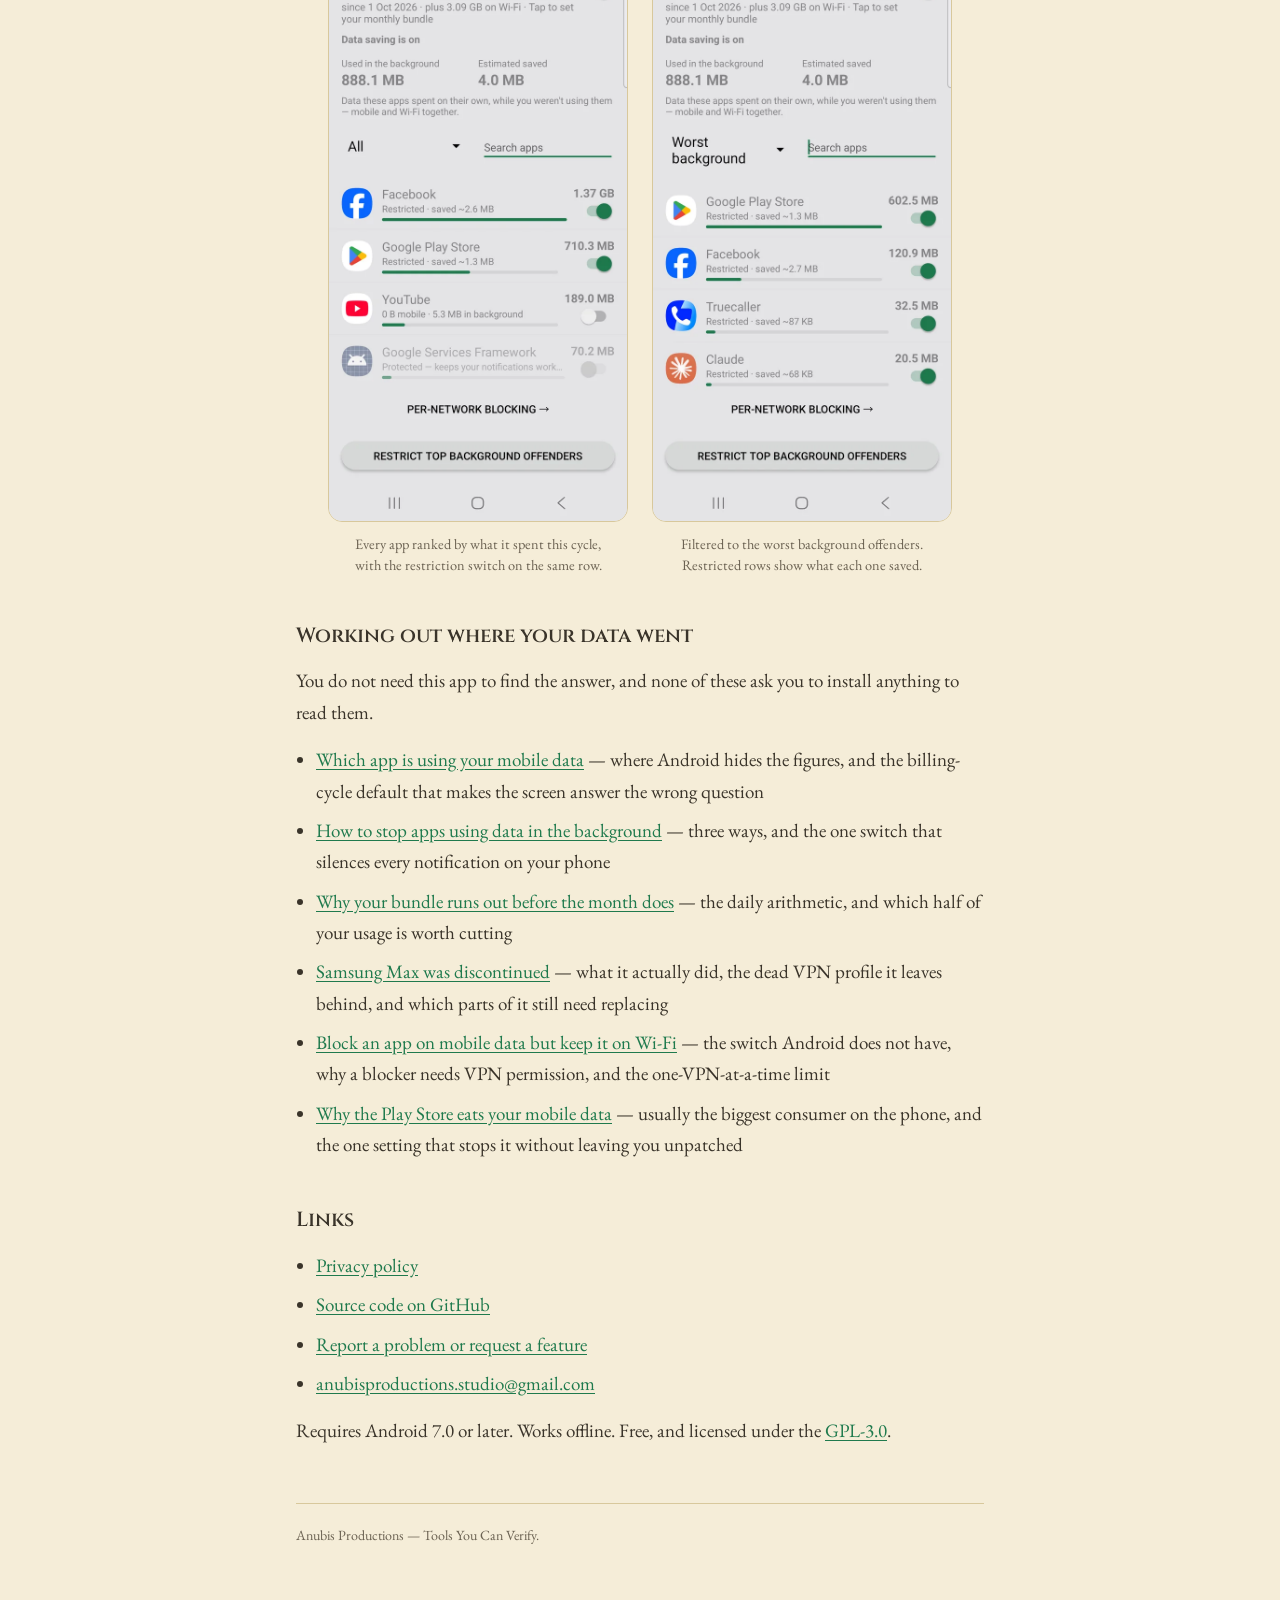
==== commit d009b65a: "docs: stop resting the no-INTERNET claim on the source being public "The source is public, so you ca" ====
--- a/docs/index.html
+++ b/docs/index.html
@@ -36,7 +36,10 @@
   not to&rdquo; &mdash; it is absent from the manifest, so Android will not let the app open
   a network connection at all. No accounts, no analytics, no crash reporting, no servers, no
   ads. The figures come from counters Android already keeps on your device.</p>
-  <p>The source is public, so you can check that claim rather than believe it.</p>
+  <p>You do not have to read the code to check that. The permission list on the Play
+  listing is extracted from the app itself, not written by us &mdash; and
+  <code>aapt2 dump permissions</code> on the APK shows the same thing. The source being
+  public is useful for other reasons, but it is not what makes this claim checkable.</p>
 </div>
 
 <h2>Get it</h2>
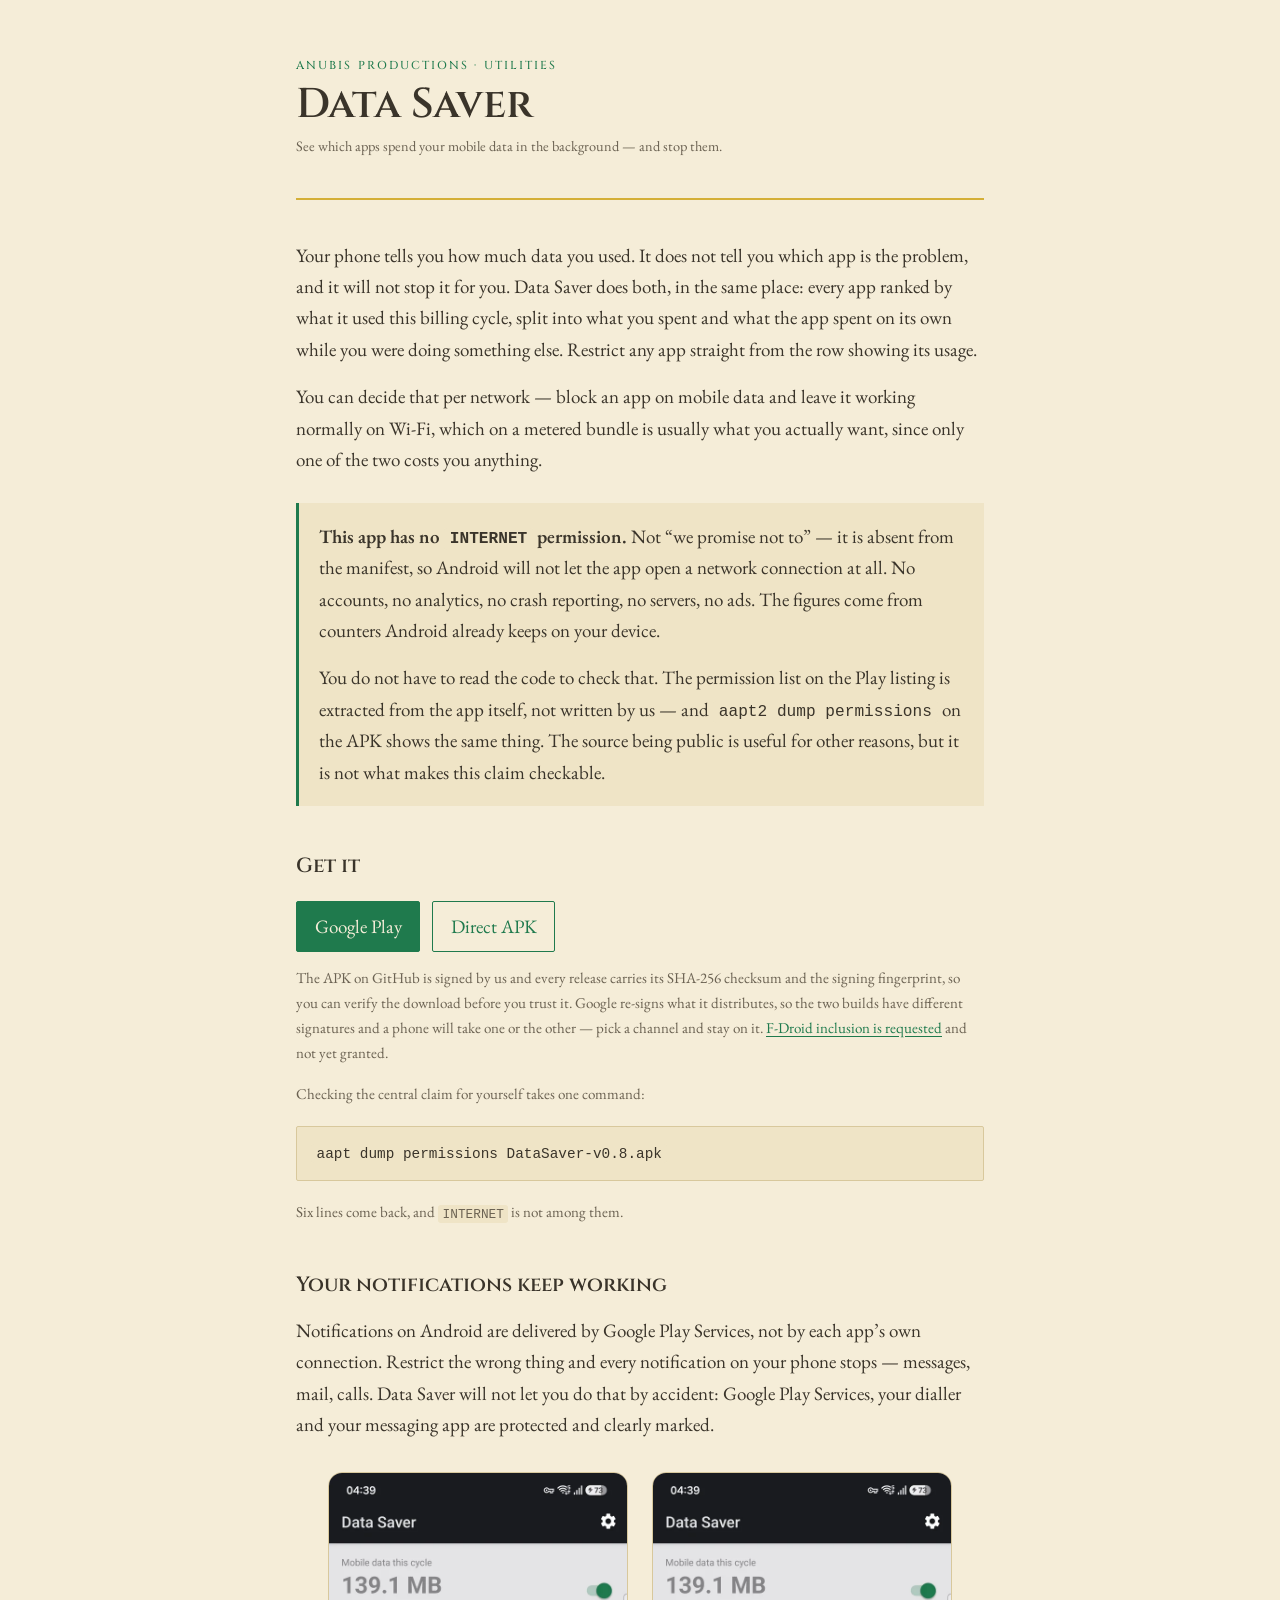
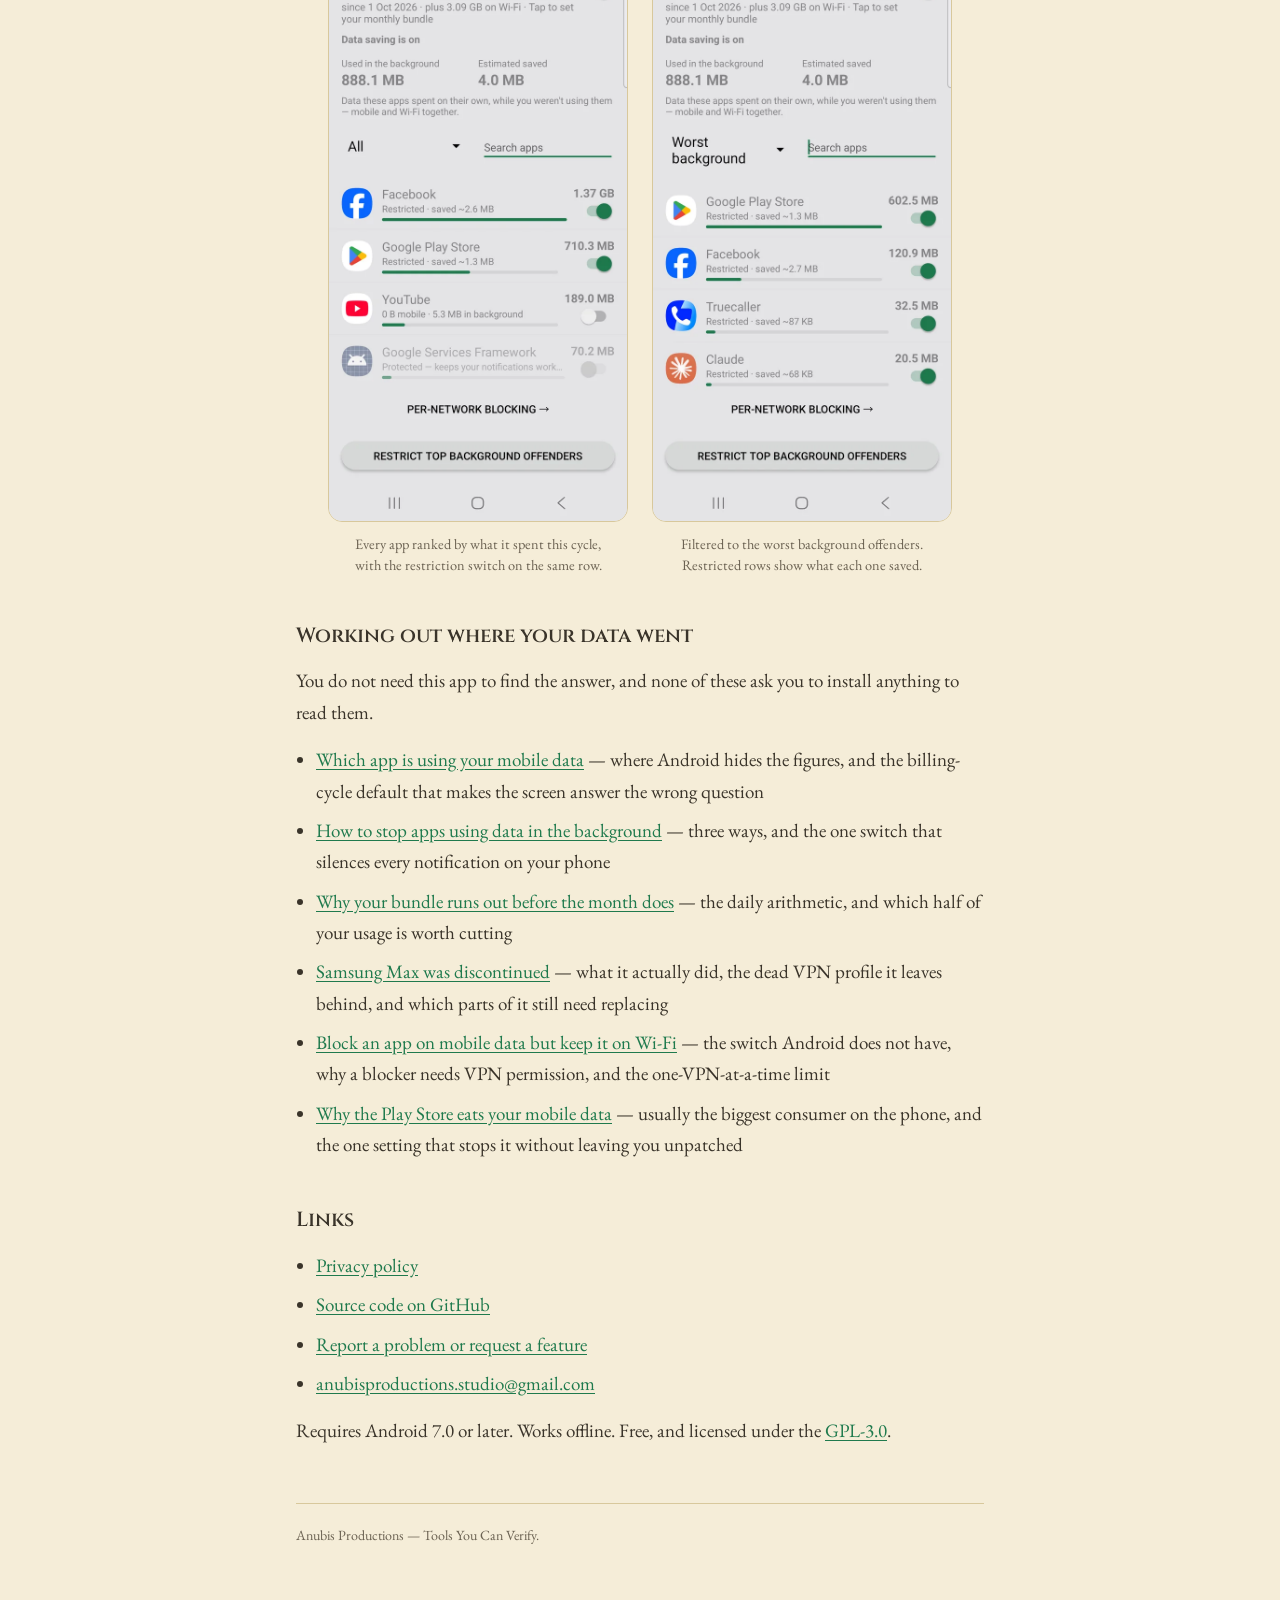
==== commit 86444c57: "site: self-host the two fonts so no page makes a third-party request The site called fonts.googleapi" ====
--- a/docs/index.html
+++ b/docs/index.html
@@ -6,9 +6,6 @@
 <title>Data Saver for Android</title>
 <meta name="description" content="See which apps spend your mobile data in the background, and stop them. No ads, no accounts, and no INTERNET permission.">
 <link rel="canonical" href="https://anubisproductions.github.io/data-saver-usage-blocker/">
-<link rel="preconnect" href="https://fonts.googleapis.com">
-<link rel="preconnect" href="https://fonts.gstatic.com" crossorigin>
-<link rel="stylesheet" href="https://fonts.googleapis.com/css2?family=Cinzel:wght@500;600&family=EB+Garamond:ital,wght@0,400;0,600;1,400&display=swap">
 <link rel="stylesheet" href="assets/style.css">
 </head>
 <body>
--- a/docs/assets/style.css
+++ b/docs/assets/style.css
@@ -1,3 +1,29 @@
+/* Self-hosted so the site makes no third-party request at all. The app's claim is
+   that it cannot phone home; a page that calls Google for a font undercuts that, and
+   privacy directories check it. Cinzel and EB Garamond are both SIL OFL, so shipping
+   the files is allowed. Latin subset only, variable weights, 96 KB for all three. */
+@font-face {
+  font-family: 'Cinzel';
+  font-style: normal;
+  font-weight: 500 600;
+  font-display: swap;
+  src: url('fonts/cinzel-latin.woff2') format('woff2');
+}
+@font-face {
+  font-family: 'EB Garamond';
+  font-style: normal;
+  font-weight: 400 600;
+  font-display: swap;
+  src: url('fonts/ebgaramond-latin.woff2') format('woff2');
+}
+@font-face {
+  font-family: 'EB Garamond';
+  font-style: italic;
+  font-weight: 400;
+  font-display: swap;
+  src: url('fonts/ebgaramond-italic-latin.woff2') format('woff2');
+}
+
 /* Anubis Productions - Utilities line.
    Sandstone ground, tomb-stone text, malachite accent. No pure black or white. */
 
